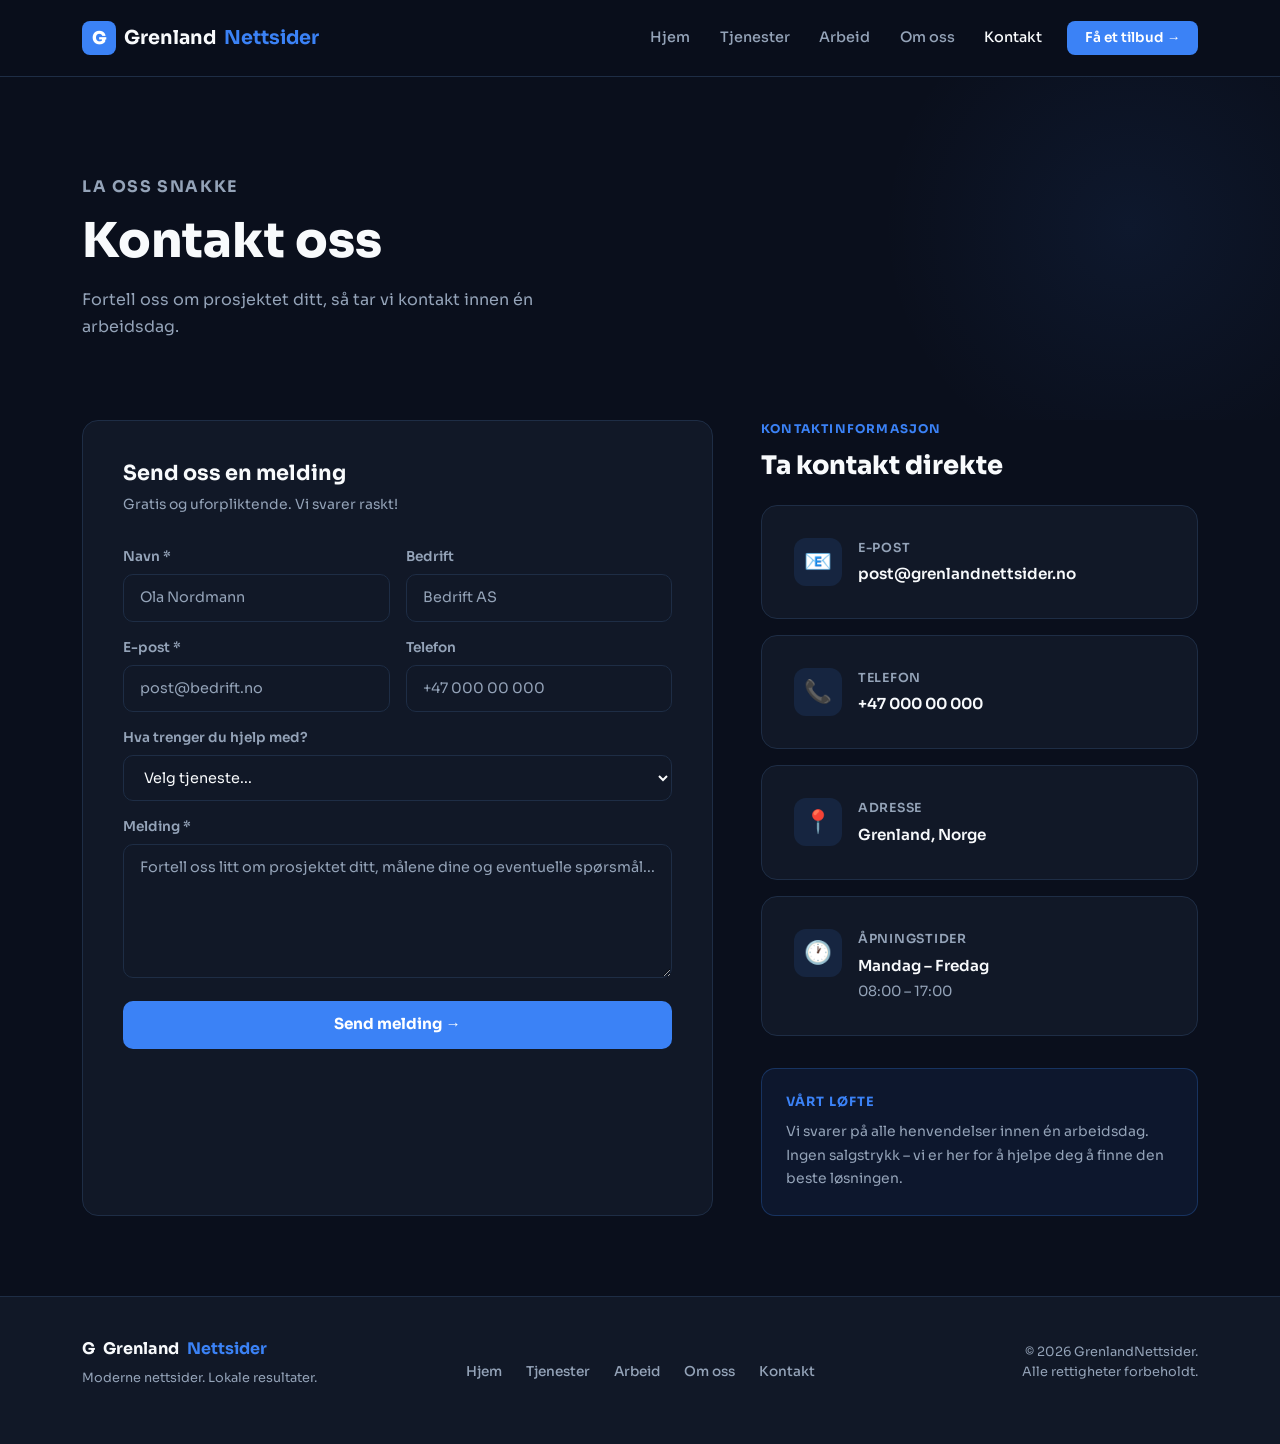
==== kontakt.html @ faeaf44c "Adding test website" ====
<!DOCTYPE html>
<html lang="no">
<head>
  <meta charset="UTF-8">
  <meta name="viewport" content="width=device-width, initial-scale=1.0">
  <title>Kontakt – GrenlandNettsider</title>
  <link href="https://cdn.jsdelivr.net/npm/bootstrap@5.3.3/dist/css/bootstrap.min.css" rel="stylesheet">
  <link rel="stylesheet" href="style.css">
</head>
<body>

  <!-- Navbar -->
  <nav class="navbar navbar-expand-lg">
    <div class="container">
      <a class="navbar-brand" href="index.html">
        <div class="g-icon">G</div>
        Grenland<span class="brand-blue">Nettsider</span>
      </a>
      <button class="navbar-toggler border-0" type="button" data-bs-toggle="collapse" data-bs-target="#navbarNav">
        <span class="navbar-toggler-icon"></span>
      </button>
      <div class="collapse navbar-collapse" id="navbarNav">
        <ul class="navbar-nav ms-auto align-items-center gap-1">
          <li class="nav-item"><a class="nav-link" href="index.html">Hjem</a></li>
          <li class="nav-item"><a class="nav-link" href="tjenester.html">Tjenester</a></li>
          <li class="nav-item"><a class="nav-link" href="arbeid.html">Arbeid</a></li>
          <li class="nav-item"><a class="nav-link" href="om-oss.html">Om oss</a></li>
          <li class="nav-item"><a class="nav-link active" href="kontakt.html">Kontakt</a></li>
          <li class="nav-item ms-2">
            <a class="nav-link btn-tilbud" href="kontakt.html">Få et tilbud &rarr;</a>
          </li>
        </ul>
      </div>
    </div>
  </nav>

  <!-- Page Hero -->
  <section class="page-hero">
    <div class="container">
      <p class="section-label">La oss snakke</p>
      <h1>Kontakt oss</h1>
      <p>Fortell oss om prosjektet ditt, så tar vi kontakt innen én arbeidsdag.</p>
    </div>
  </section>

  <!-- Kontakt innhold -->
  <section style="padding-top: 0;">
    <div class="container">
      <div class="row g-5">

        <!-- Skjema -->
        <div class="col-lg-7">
          <div class="card-dark" style="padding: 2.5rem;">
            <h2 style="font-size:1.3rem;font-weight:700;margin-bottom:0.4rem;">Send oss en melding</h2>
            <p style="color:var(--muted);font-size:0.87rem;margin-bottom:2rem;">Gratis og uforpliktende. Vi svarer raskt!</p>

            <form>
              <div class="row g-3">
                <div class="col-sm-6">
                  <label class="form-label-dark">Navn *</label>
                  <input type="text" class="form-control-dark" placeholder="Ola Nordmann" required>
                </div>
                <div class="col-sm-6">
                  <label class="form-label-dark">Bedrift</label>
                  <input type="text" class="form-control-dark" placeholder="Bedrift AS">
                </div>
                <div class="col-sm-6">
                  <label class="form-label-dark">E-post *</label>
                  <input type="email" class="form-control-dark" placeholder="post@bedrift.no" required>
                </div>
                <div class="col-sm-6">
                  <label class="form-label-dark">Telefon</label>
                  <input type="tel" class="form-control-dark" placeholder="+47 000 00 000">
                </div>
                <div class="col-12">
                  <label class="form-label-dark">Hva trenger du hjelp med?</label>
                  <select class="form-control-dark">
                    <option value="" style="background:var(--bg-card);">Velg tjeneste...</option>
                    <option style="background:var(--bg-card);">Ny nettside</option>
                    <option style="background:var(--bg-card);">Redesign av eksisterende nettside</option>
                    <option style="background:var(--bg-card);">Vedlikehold & support</option>
                    <option style="background:var(--bg-card);">Søkemotoroptimalisering (SEO)</option>
                    <option style="background:var(--bg-card);">Annet</option>
                  </select>
                </div>
                <div class="col-12">
                  <label class="form-label-dark">Melding *</label>
                  <textarea class="form-control-dark" rows="5" placeholder="Fortell oss litt om prosjektet ditt, målene dine og eventuelle spørsmål..." required style="resize:vertical;"></textarea>
                </div>
                <div class="col-12">
                  <button type="submit" class="btn-primary-custom" style="width:100%;justify-content:center;cursor:pointer;border:none;">
                    Send melding &rarr;
                  </button>
                </div>
              </div>
            </form>
          </div>
        </div>

        <!-- Kontaktinfo -->
        <div class="col-lg-5">
          <div style="margin-bottom: 2rem;">
            <p class="section-label">Kontaktinformasjon</p>
            <h2 class="section-title" style="font-size:1.6rem;margin-bottom:1.5rem;">Ta kontakt direkte</h2>

            <div class="card-dark" style="margin-bottom:1rem;">
              <div style="display:flex;align-items:flex-start;gap:1rem;">
                <div class="card-icon" style="margin-bottom:0;flex-shrink:0;">📧</div>
                <div>
                  <p style="font-size:0.78rem;color:var(--muted);font-weight:600;text-transform:uppercase;letter-spacing:0.06em;margin-bottom:0.2rem;">E-post</p>
                  <a href="mailto:post@grenlandnettsider.no" style="color:var(--text);font-weight:600;text-decoration:none;font-size:0.95rem;">post@grenlandnettsider.no</a>
                </div>
              </div>
            </div>

            <div class="card-dark" style="margin-bottom:1rem;">
              <div style="display:flex;align-items:flex-start;gap:1rem;">
                <div class="card-icon" style="margin-bottom:0;flex-shrink:0;">📞</div>
                <div>
                  <p style="font-size:0.78rem;color:var(--muted);font-weight:600;text-transform:uppercase;letter-spacing:0.06em;margin-bottom:0.2rem;">Telefon</p>
                  <a href="tel:+4700000000" style="color:var(--text);font-weight:600;text-decoration:none;font-size:0.95rem;">+47 000 00 000</a>
                </div>
              </div>
            </div>

            <div class="card-dark" style="margin-bottom:1rem;">
              <div style="display:flex;align-items:flex-start;gap:1rem;">
                <div class="card-icon" style="margin-bottom:0;flex-shrink:0;">📍</div>
                <div>
                  <p style="font-size:0.78rem;color:var(--muted);font-weight:600;text-transform:uppercase;letter-spacing:0.06em;margin-bottom:0.2rem;">Adresse</p>
                  <p style="color:var(--text);font-weight:600;font-size:0.95rem;margin:0;">Grenland, Norge</p>
                </div>
              </div>
            </div>

            <div class="card-dark">
              <div style="display:flex;align-items:flex-start;gap:1rem;">
                <div class="card-icon" style="margin-bottom:0;flex-shrink:0;">🕐</div>
                <div>
                  <p style="font-size:0.78rem;color:var(--muted);font-weight:600;text-transform:uppercase;letter-spacing:0.06em;margin-bottom:0.2rem;">Åpningstider</p>
                  <p style="color:var(--text);font-weight:600;font-size:0.95rem;margin:0;">Mandag – Fredag<br>
                  <span style="color:var(--muted);font-weight:400;font-size:0.88rem;">08:00 – 17:00</span></p>
                </div>
              </div>
            </div>
          </div>

          <!-- Løfte -->
          <div style="background:rgba(59,130,246,0.08);border:1px solid rgba(59,130,246,0.25);border-radius:14px;padding:1.5rem;">
            <p style="font-size:0.8rem;font-weight:700;color:var(--blue);text-transform:uppercase;letter-spacing:0.08em;margin-bottom:0.5rem;">Vårt løfte</p>
            <p style="color:var(--muted);font-size:0.87rem;line-height:1.7;margin:0;">
              Vi svarer på alle henvendelser innen én arbeidsdag. Ingen salgstrykk – vi er her for å hjelpe deg å finne den beste løsningen.
            </p>
          </div>
        </div>

      </div>
    </div>
  </section>

  <!-- Footer -->
  <footer>
    <div class="container">
      <div class="row align-items-center">
        <div class="col-md-4 mb-3 mb-md-0">
          <a class="footer-brand" href="index.html">
            <div class="g-icon">G</div>
            Grenland<span style="color:var(--blue);">Nettsider</span>
          </a>
          <p class="footer-copy">Moderne nettsider. Lokale resultater.</p>
        </div>
        <div class="col-md-4 mb-3 mb-md-0 text-md-center">
          <ul class="footer-links justify-content-md-center">
            <li><a href="index.html">Hjem</a></li>
            <li><a href="tjenester.html">Tjenester</a></li>
            <li><a href="arbeid.html">Arbeid</a></li>
            <li><a href="om-oss.html">Om oss</a></li>
            <li><a href="kontakt.html">Kontakt</a></li>
          </ul>
        </div>
        <div class="col-md-4 text-md-end">
          <p class="footer-copy">&copy; 2026 GrenlandNettsider.<br>Alle rettigheter forbeholdt.</p>
        </div>
      </div>
    </div>
  </footer>

  <script src="https://cdn.jsdelivr.net/npm/bootstrap@5.3.3/dist/js/bootstrap.bundle.min.js"></script>
</body>
</html>
---- style.css ----
@import url('https://fonts.googleapis.com/css2?family=Sora:wght@300;400;500;600;700;800&display=swap');

:root {
  --bg-dark: #0a0f1c;
  --bg-card: #111827;
  --bg-card2: #1a2235;
  --blue: #3b82f6;
  --blue-hover: #2563eb;
  --text: #f8fafc;
  --muted: #94a3b8;
  --border: #1e2d45;
}

* {
  margin: 0;
  padding: 0;
  box-sizing: border-box;
}

body {
  font-family: 'Sora', sans-serif;
  background-color: var(--bg-dark);
  color: var(--text);
  min-height: 100vh;
}

/* ── NAVBAR ── */
.navbar {
  background: rgba(10, 15, 28, 0.92) !important;
  backdrop-filter: blur(12px);
  border-bottom: 1px solid var(--border);
  padding: 1rem 0;
  position: sticky;
  top: 0;
  z-index: 1000;
}

.navbar-brand {
  font-weight: 700;
  font-size: 1.2rem;
  color: var(--text) !important;
  display: flex;
  align-items: center;
  gap: 0.5rem;
}

.navbar-brand .g-icon {
  width: 34px;
  height: 34px;
  background: var(--blue);
  border-radius: 8px;
  display: flex;
  align-items: center;
  justify-content: center;
  font-weight: 800;
  font-size: 1.1rem;
  color: white;
  flex-shrink: 0;
}

.navbar-brand span.brand-blue {
  color: var(--blue);
}

.nav-link {
  color: var(--muted) !important;
  font-weight: 500;
  font-size: 0.9rem;
  transition: color 0.2s;
  padding: 0.4rem 0.8rem !important;
}

.nav-link:hover,
.nav-link.active {
  color: var(--text) !important;
}

.btn-tilbud {
  background: var(--blue);
  color: white !important;
  border-radius: 8px;
  padding: 0.45rem 1.1rem !important;
  font-weight: 600;
  font-size: 0.85rem;
  transition: background 0.2s;
}

.btn-tilbud:hover {
  background: var(--blue-hover) !important;
  color: white !important;
}

/* ── HERO ── */
.hero {
  position: relative;
  min-height: 90vh;
  display: flex;
  align-items: center;
  overflow: hidden;
}

.hero-backdrop {
  position: absolute;
  inset: 0;
  background-image: url('https://cdn.discordapp.com/attachments/1414317445426057236/1490359732261621760/966d6a86-c8e8-4d90-9da0-f80edcbf8daf.png?ex=69d3c529&is=69d273a9&hm=00768cd3d87e97b7042a701c14c0bbfbb217b4e4b8885924122f0c1ae28f9f50&');
  background-size: cover;
  background-position: center right;
  background-repeat: no-repeat;
  opacity: 0.08;
  z-index: 0;
}

.hero-overlay {
  position: absolute;
  inset: 0;
  background: linear-gradient(135deg, var(--bg-dark) 50%, rgba(59,130,246,0.08) 100%);
  z-index: 1;
}

.hero-content {
  position: relative;
  z-index: 2;
}

.hero-badge {
  display: inline-flex;
  align-items: center;
  gap: 0.4rem;
  background: rgba(59,130,246,0.12);
  border: 1px solid rgba(59,130,246,0.3);
  border-radius: 999px;
  padding: 0.35rem 0.9rem;
  font-size: 0.78rem;
  font-weight: 600;
  color: var(--blue);
  letter-spacing: 0.05em;
  text-transform: uppercase;
  margin-bottom: 1.5rem;
}

.hero h1 {
  font-size: clamp(2.2rem, 5vw, 3.8rem);
  font-weight: 800;
  line-height: 1.15;
  margin-bottom: 1.2rem;
}

.hero h1 .blue {
  color: var(--blue);
}

.hero p.lead {
  font-size: 1.05rem;
  color: var(--muted);
  max-width: 520px;
  line-height: 1.7;
  margin-bottom: 2rem;
}

.btn-primary-custom {
  background: var(--blue);
  color: white;
  border: none;
  border-radius: 10px;
  padding: 0.8rem 1.8rem;
  font-weight: 700;
  font-size: 0.95rem;
  text-decoration: none;
  display: inline-flex;
  align-items: center;
  gap: 0.5rem;
  transition: background 0.2s, transform 0.15s;
}

.btn-primary-custom:hover {
  background: var(--blue-hover);
  color: white;
  transform: translateY(-2px);
}

.btn-ghost {
  background: transparent;
  color: var(--text);
  border: 1.5px solid var(--border);
  border-radius: 10px;
  padding: 0.8rem 1.8rem;
  font-weight: 600;
  font-size: 0.95rem;
  text-decoration: none;
  display: inline-flex;
  align-items: center;
  gap: 0.5rem;
  transition: border-color 0.2s, transform 0.15s;
}

.btn-ghost:hover {
  border-color: var(--blue);
  color: var(--blue);
  transform: translateY(-2px);
}

.hero-trust {
  display: flex;
  align-items: center;
  gap: 1.5rem;
  margin-top: 2.5rem;
  flex-wrap: wrap;
}

.trust-item {
  display: flex;
  align-items: center;
  gap: 0.4rem;
  font-size: 0.82rem;
  color: var(--muted);
  font-weight: 500;
}

.trust-item .dot {
  width: 6px;
  height: 6px;
  background: var(--blue);
  border-radius: 50%;
  flex-shrink: 0;
}

/* ── SECTIONS ── */
section {
  padding: 5rem 0;
}

.section-label {
  font-size: 0.75rem;
  font-weight: 700;
  letter-spacing: 0.1em;
  text-transform: uppercase;
  color: var(--blue);
  margin-bottom: 0.75rem;
}

.section-title {
  font-size: clamp(1.8rem, 3vw, 2.5rem);
  font-weight: 800;
  margin-bottom: 1rem;
  line-height: 1.2;
}

.section-sub {
  color: var(--muted);
  font-size: 1rem;
  max-width: 550px;
  line-height: 1.7;
}

/* ── CARDS ── */
.card-dark {
  background: var(--bg-card);
  border: 1px solid var(--border);
  border-radius: 16px;
  padding: 2rem;
  transition: border-color 0.25s, transform 0.2s;
  height: 100%;
}

.card-dark:hover {
  border-color: rgba(59,130,246,0.4);
  transform: translateY(-4px);
}

.card-icon {
  width: 48px;
  height: 48px;
  background: rgba(59,130,246,0.12);
  border-radius: 12px;
  display: flex;
  align-items: center;
  justify-content: center;
  font-size: 1.4rem;
  margin-bottom: 1.2rem;
  flex-shrink: 0;
}

.card-dark h3 {
  font-size: 1.1rem;
  font-weight: 700;
  margin-bottom: 0.6rem;
}

.card-dark p {
  color: var(--muted);
  font-size: 0.9rem;
  line-height: 1.65;
}

/* ── CLIENTS STRIP ── */
.clients-strip {
  background: var(--bg-card);
  border-top: 1px solid var(--border);
  border-bottom: 1px solid var(--border);
  padding: 2.5rem 0;
}

.clients-strip .label {
  font-size: 0.75rem;
  font-weight: 600;
  letter-spacing: 0.08em;
  text-transform: uppercase;
  color: var(--muted);
  margin-bottom: 1.5rem;
  text-align: center;
}

.client-logos {
  display: flex;
  justify-content: center;
  align-items: center;
  gap: 2.5rem;
  flex-wrap: wrap;
}

.client-pill {
  display: flex;
  align-items: center;
  gap: 0.5rem;
  background: var(--bg-card2);
  border: 1px solid var(--border);
  border-radius: 999px;
  padding: 0.5rem 1.2rem;
  font-size: 0.82rem;
  font-weight: 600;
  color: var(--muted);
  transition: color 0.2s, border-color 0.2s;
}

.client-pill:hover {
  color: var(--text);
  border-color: var(--blue);
}

/* ── CTA BANNER ── */
.cta-banner {
  background: linear-gradient(135deg, #1a2a4a 0%, #0f1d35 100%);
  border: 1px solid rgba(59,130,246,0.25);
  border-radius: 20px;
  padding: 3.5rem 2.5rem;
  text-align: center;
  position: relative;
  overflow: hidden;
}

.cta-banner::before {
  content: '';
  position: absolute;
  top: -50%;
  left: 50%;
  transform: translateX(-50%);
  width: 400px;
  height: 400px;
  background: radial-gradient(circle, rgba(59,130,246,0.12) 0%, transparent 70%);
  pointer-events: none;
}

.cta-banner h2 {
  font-size: clamp(1.5rem, 3vw, 2.2rem);
  font-weight: 800;
  margin-bottom: 0.75rem;
  position: relative;
}

.cta-banner p {
  color: var(--muted);
  font-size: 0.95rem;
  margin-bottom: 1.8rem;
  position: relative;
}

/* ── FOOTER ── */
footer {
  background: var(--bg-card);
  border-top: 1px solid var(--border);
  padding: 2.5rem 0;
}

.footer-brand {
  display: flex;
  align-items: center;
  gap: 0.5rem;
  font-weight: 700;
  font-size: 1rem;
  color: var(--text);
  text-decoration: none;
  margin-bottom: 0.5rem;
}

.footer-links {
  list-style: none;
  display: flex;
  gap: 1.5rem;
  flex-wrap: wrap;
  margin: 0;
  padding: 0;
}

.footer-links a {
  color: var(--muted);
  text-decoration: none;
  font-size: 0.85rem;
  font-weight: 500;
  transition: color 0.2s;
}

.footer-links a:hover {
  color: var(--blue);
}

.footer-copy {
  color: var(--muted);
  font-size: 0.8rem;
}

/* ── PAGE HERO (inner pages) ── */
.page-hero {
  padding: 6rem 0 4rem;
  position: relative;
  overflow: hidden;
}

.page-hero::before {
  content: '';
  position: absolute;
  top: -100px;
  right: -100px;
  width: 500px;
  height: 500px;
  background: radial-gradient(circle, rgba(59,130,246,0.08) 0%, transparent 70%);
  pointer-events: none;
}

.page-hero h1 {
  font-size: clamp(2rem, 4vw, 3rem);
  font-weight: 800;
  line-height: 1.2;
  margin-bottom: 1rem;
}

.page-hero p {
  color: var(--muted);
  font-size: 1rem;
  max-width: 520px;
  line-height: 1.7;
}

/* ── FORM ── */
.form-control-dark {
  background: var(--bg-card);
  border: 1px solid var(--border);
  border-radius: 10px;
  color: var(--text);
  padding: 0.75rem 1rem;
  font-family: 'Sora', sans-serif;
  font-size: 0.9rem;
  width: 100%;
  transition: border-color 0.2s;
}

.form-control-dark:focus {
  outline: none;
  border-color: var(--blue);
  background: var(--bg-card);
  color: var(--text);
}

.form-control-dark::placeholder {
  color: var(--muted);
}

.form-label-dark {
  font-size: 0.85rem;
  font-weight: 600;
  color: var(--muted);
  margin-bottom: 0.4rem;
  display: block;
}

/* ── PORTFOLIO GRID ── */
.portfolio-card {
  background: var(--bg-card);
  border: 1px solid var(--border);
  border-radius: 16px;
  overflow: hidden;
  transition: border-color 0.25s, transform 0.2s;
}

.portfolio-card:hover {
  border-color: rgba(59,130,246,0.4);
  transform: translateY(-4px);
}

.portfolio-thumb {
  height: 200px;
  background: linear-gradient(135deg, #1a2a4a, #0f1d35);
  display: flex;
  align-items: center;
  justify-content: center;
  font-size: 3rem;
  position: relative;
  overflow: hidden;
}

.portfolio-thumb::after {
  content: '';
  position: absolute;
  inset: 0;
  background: linear-gradient(180deg, transparent 60%, rgba(10,15,28,0.8) 100%);
}

.portfolio-info {
  padding: 1.5rem;
}

.portfolio-tag {
  display: inline-block;
  background: rgba(59,130,246,0.12);
  color: var(--blue);
  border-radius: 999px;
  padding: 0.2rem 0.7rem;
  font-size: 0.72rem;
  font-weight: 700;
  letter-spacing: 0.05em;
  text-transform: uppercase;
  margin-bottom: 0.6rem;
}

.portfolio-info h3 {
  font-size: 1rem;
  font-weight: 700;
  margin-bottom: 0.4rem;
}

.portfolio-info p {
  color: var(--muted);
  font-size: 0.85rem;
  line-height: 1.6;
}

/* ── PRICING ── */
.pricing-card {
  background: var(--bg-card);
  border: 1px solid var(--border);
  border-radius: 16px;
  padding: 2rem;
  height: 100%;
  transition: transform 0.2s;
}

.pricing-card.featured {
  border-color: var(--blue);
  background: linear-gradient(180deg, #1a2a4a 0%, var(--bg-card) 100%);
}

.pricing-card:hover {
  transform: translateY(-4px);
}

.pricing-price {
  font-size: 2.5rem;
  font-weight: 800;
  color: var(--text);
  line-height: 1;
}

.pricing-price span {
  font-size: 1rem;
  font-weight: 500;
  color: var(--muted);
}

.pricing-features {
  list-style: none;
  padding: 0;
  margin: 1.5rem 0;
}

.pricing-features li {
  display: flex;
  align-items: center;
  gap: 0.6rem;
  color: var(--muted);
  font-size: 0.87rem;
  padding: 0.4rem 0;
  border-bottom: 1px solid var(--border);
}

.pricing-features li:last-child {
  border-bottom: none;
}

.pricing-features li .check {
  color: var(--blue);
  flex-shrink: 0;
}

/* ── ABOUT ── */
.stat-box {
  background: var(--bg-card);
  border: 1px solid var(--border);
  border-radius: 12px;
  padding: 1.5rem;
  text-align: center;
}

.stat-number {
  font-size: 2.2rem;
  font-weight: 800;
  color: var(--blue);
  line-height: 1;
}

.stat-label {
  font-size: 0.8rem;
  color: var(--muted);
  font-weight: 500;
  margin-top: 0.3rem;
}

/* ── RESPONSIVE ── */
@media (max-width: 768px) {
  .hero {
    min-height: auto;
    padding: 4rem 0 3rem;
  }

  .hero-trust {
    gap: 1rem;
  }

  .client-logos {
    gap: 1rem;
  }

  .cta-banner {
    padding: 2.5rem 1.5rem;
  }
}
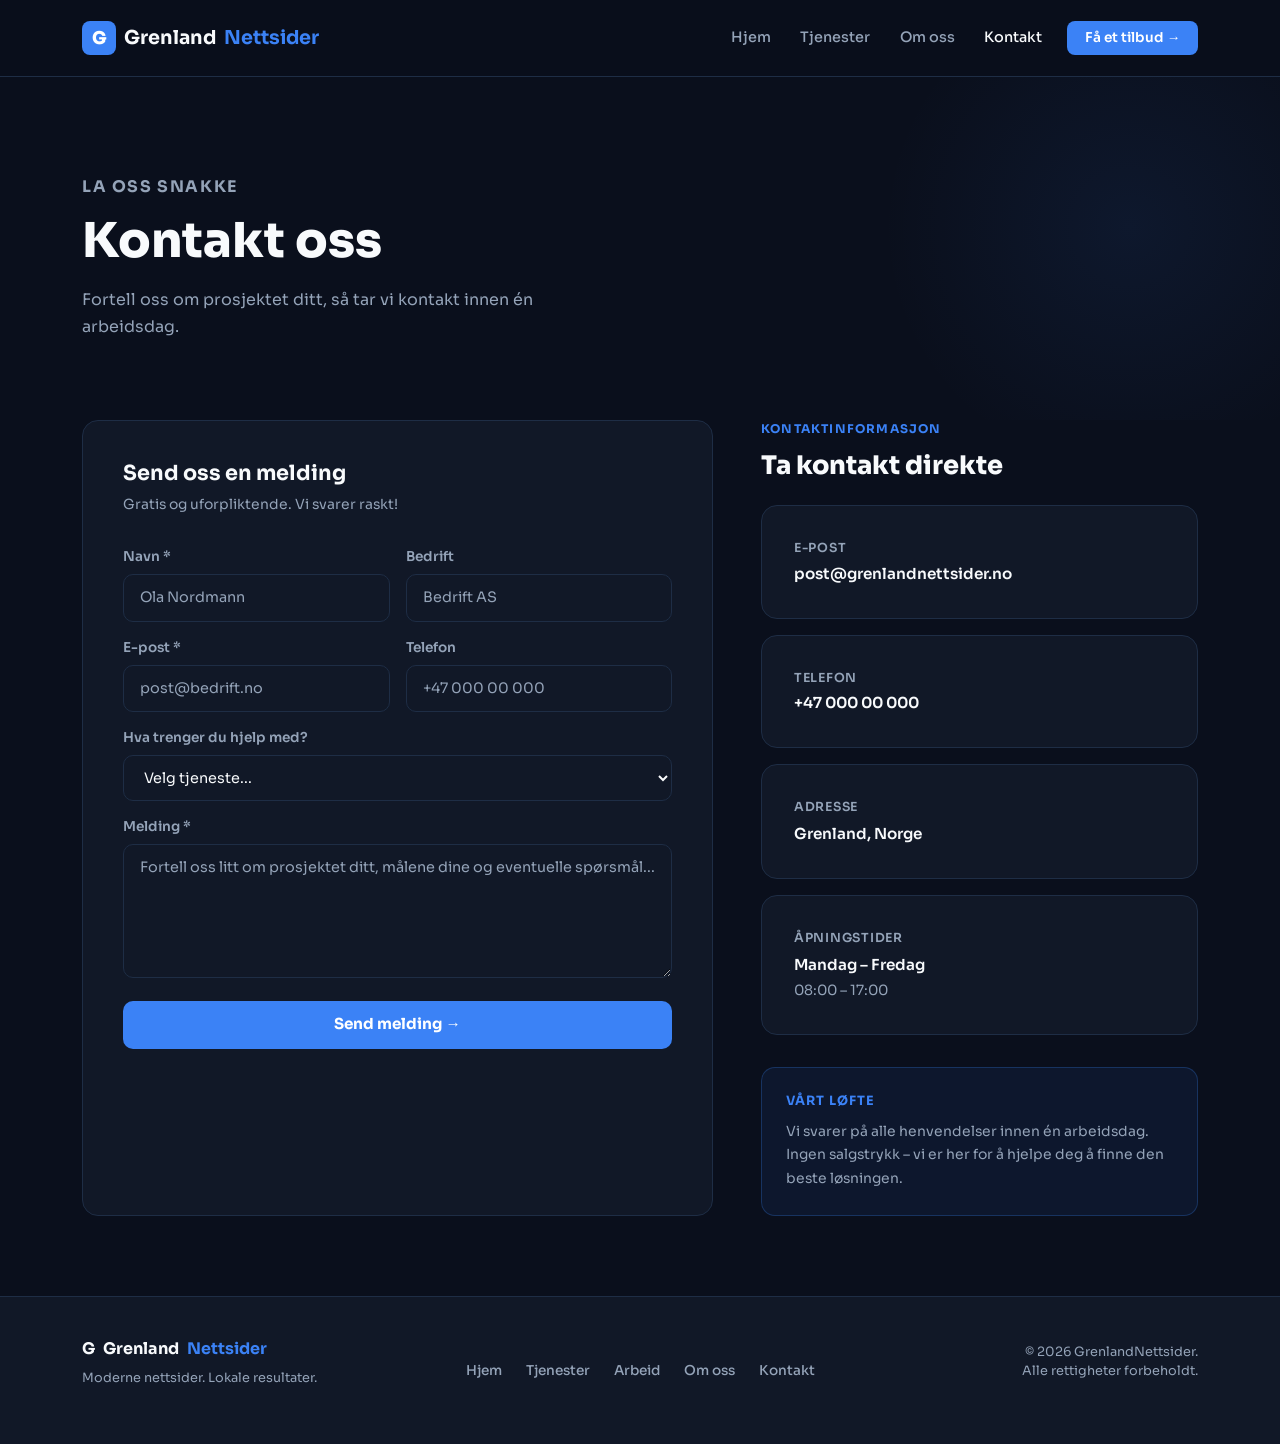
==== commit 0ae6ea1c: "made the website look nicer without all the ai slop" ====
--- a/kontakt.html
+++ b/kontakt.html
@@ -23,7 +23,6 @@
         <ul class="navbar-nav ms-auto align-items-center gap-1">
           <li class="nav-item"><a class="nav-link" href="index.html">Hjem</a></li>
           <li class="nav-item"><a class="nav-link" href="tjenester.html">Tjenester</a></li>
-          <li class="nav-item"><a class="nav-link" href="arbeid.html">Arbeid</a></li>
           <li class="nav-item"><a class="nav-link" href="om-oss.html">Om oss</a></li>
           <li class="nav-item"><a class="nav-link active" href="kontakt.html">Kontakt</a></li>
           <li class="nav-item ms-2">
@@ -105,8 +104,7 @@
 
             <div class="card-dark" style="margin-bottom:1rem;">
               <div style="display:flex;align-items:flex-start;gap:1rem;">
-                <div class="card-icon" style="margin-bottom:0;flex-shrink:0;">📧</div>
-                <div>
+<div>
                   <p style="font-size:0.78rem;color:var(--muted);font-weight:600;text-transform:uppercase;letter-spacing:0.06em;margin-bottom:0.2rem;">E-post</p>
                   <a href="mailto:post@grenlandnettsider.no" style="color:var(--text);font-weight:600;text-decoration:none;font-size:0.95rem;">post@grenlandnettsider.no</a>
                 </div>
@@ -115,8 +113,7 @@
 
             <div class="card-dark" style="margin-bottom:1rem;">
               <div style="display:flex;align-items:flex-start;gap:1rem;">
-                <div class="card-icon" style="margin-bottom:0;flex-shrink:0;">📞</div>
-                <div>
+<div>
                   <p style="font-size:0.78rem;color:var(--muted);font-weight:600;text-transform:uppercase;letter-spacing:0.06em;margin-bottom:0.2rem;">Telefon</p>
                   <a href="tel:+4700000000" style="color:var(--text);font-weight:600;text-decoration:none;font-size:0.95rem;">+47 000 00 000</a>
                 </div>
@@ -125,8 +122,7 @@
 
             <div class="card-dark" style="margin-bottom:1rem;">
               <div style="display:flex;align-items:flex-start;gap:1rem;">
-                <div class="card-icon" style="margin-bottom:0;flex-shrink:0;">📍</div>
-                <div>
+<div>
                   <p style="font-size:0.78rem;color:var(--muted);font-weight:600;text-transform:uppercase;letter-spacing:0.06em;margin-bottom:0.2rem;">Adresse</p>
                   <p style="color:var(--text);font-weight:600;font-size:0.95rem;margin:0;">Grenland, Norge</p>
                 </div>
@@ -135,8 +131,7 @@
 
             <div class="card-dark">
               <div style="display:flex;align-items:flex-start;gap:1rem;">
-                <div class="card-icon" style="margin-bottom:0;flex-shrink:0;">🕐</div>
-                <div>
+<div>
                   <p style="font-size:0.78rem;color:var(--muted);font-weight:600;text-transform:uppercase;letter-spacing:0.06em;margin-bottom:0.2rem;">Åpningstider</p>
                   <p style="color:var(--text);font-weight:600;font-size:0.95rem;margin:0;">Mandag – Fredag<br>
                   <span style="color:var(--muted);font-weight:400;font-size:0.88rem;">08:00 – 17:00</span></p>
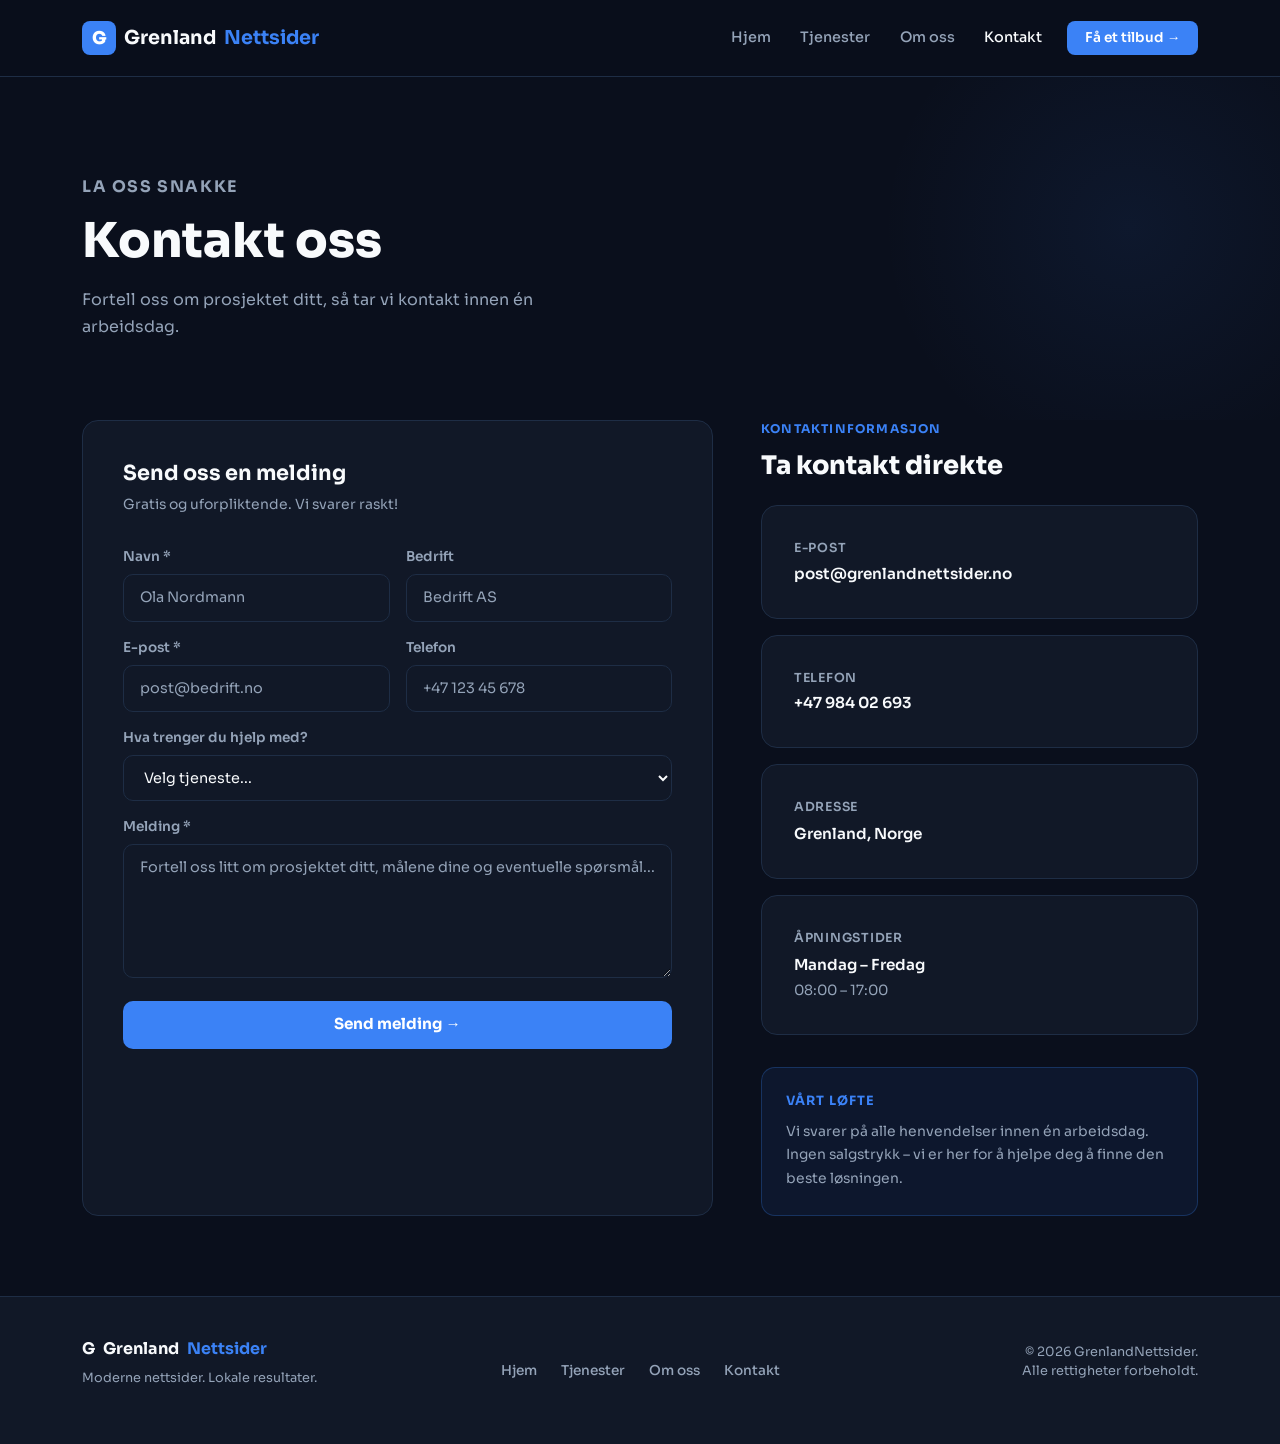
==== commit ddf33b42: "Added correct email and number" ====
--- a/kontakt.html
+++ b/kontakt.html
@@ -69,7 +69,7 @@
                 </div>
                 <div class="col-sm-6">
                   <label class="form-label-dark">Telefon</label>
-                  <input type="tel" class="form-control-dark" placeholder="+47 000 00 000">
+                  <input type="tel" class="form-control-dark" placeholder="+47 123 45 678">
                 </div>
                 <div class="col-12">
                   <label class="form-label-dark">Hva trenger du hjelp med?</label>
@@ -106,7 +106,7 @@
               <div style="display:flex;align-items:flex-start;gap:1rem;">
 <div>
                   <p style="font-size:0.78rem;color:var(--muted);font-weight:600;text-transform:uppercase;letter-spacing:0.06em;margin-bottom:0.2rem;">E-post</p>
-                  <a href="mailto:post@grenlandnettsider.no" style="color:var(--text);font-weight:600;text-decoration:none;font-size:0.95rem;">post@grenlandnettsider.no</a>
+                  <a href="mailto:grenlandnettsider@gmail.com" style="color:var(--text);font-weight:600;text-decoration:none;font-size:0.95rem;">post@grenlandnettsider.no</a>
                 </div>
               </div>
             </div>
@@ -115,7 +115,7 @@
               <div style="display:flex;align-items:flex-start;gap:1rem;">
 <div>
                   <p style="font-size:0.78rem;color:var(--muted);font-weight:600;text-transform:uppercase;letter-spacing:0.06em;margin-bottom:0.2rem;">Telefon</p>
-                  <a href="tel:+4700000000" style="color:var(--text);font-weight:600;text-decoration:none;font-size:0.95rem;">+47 000 00 000</a>
+                  <a href="tel:+4798402693" style="color:var(--text);font-weight:600;text-decoration:none;font-size:0.95rem;">+47 984 02 693</a>
                 </div>
               </div>
             </div>
@@ -168,7 +168,6 @@
           <ul class="footer-links justify-content-md-center">
             <li><a href="index.html">Hjem</a></li>
             <li><a href="tjenester.html">Tjenester</a></li>
-            <li><a href="arbeid.html">Arbeid</a></li>
             <li><a href="om-oss.html">Om oss</a></li>
             <li><a href="kontakt.html">Kontakt</a></li>
           </ul>
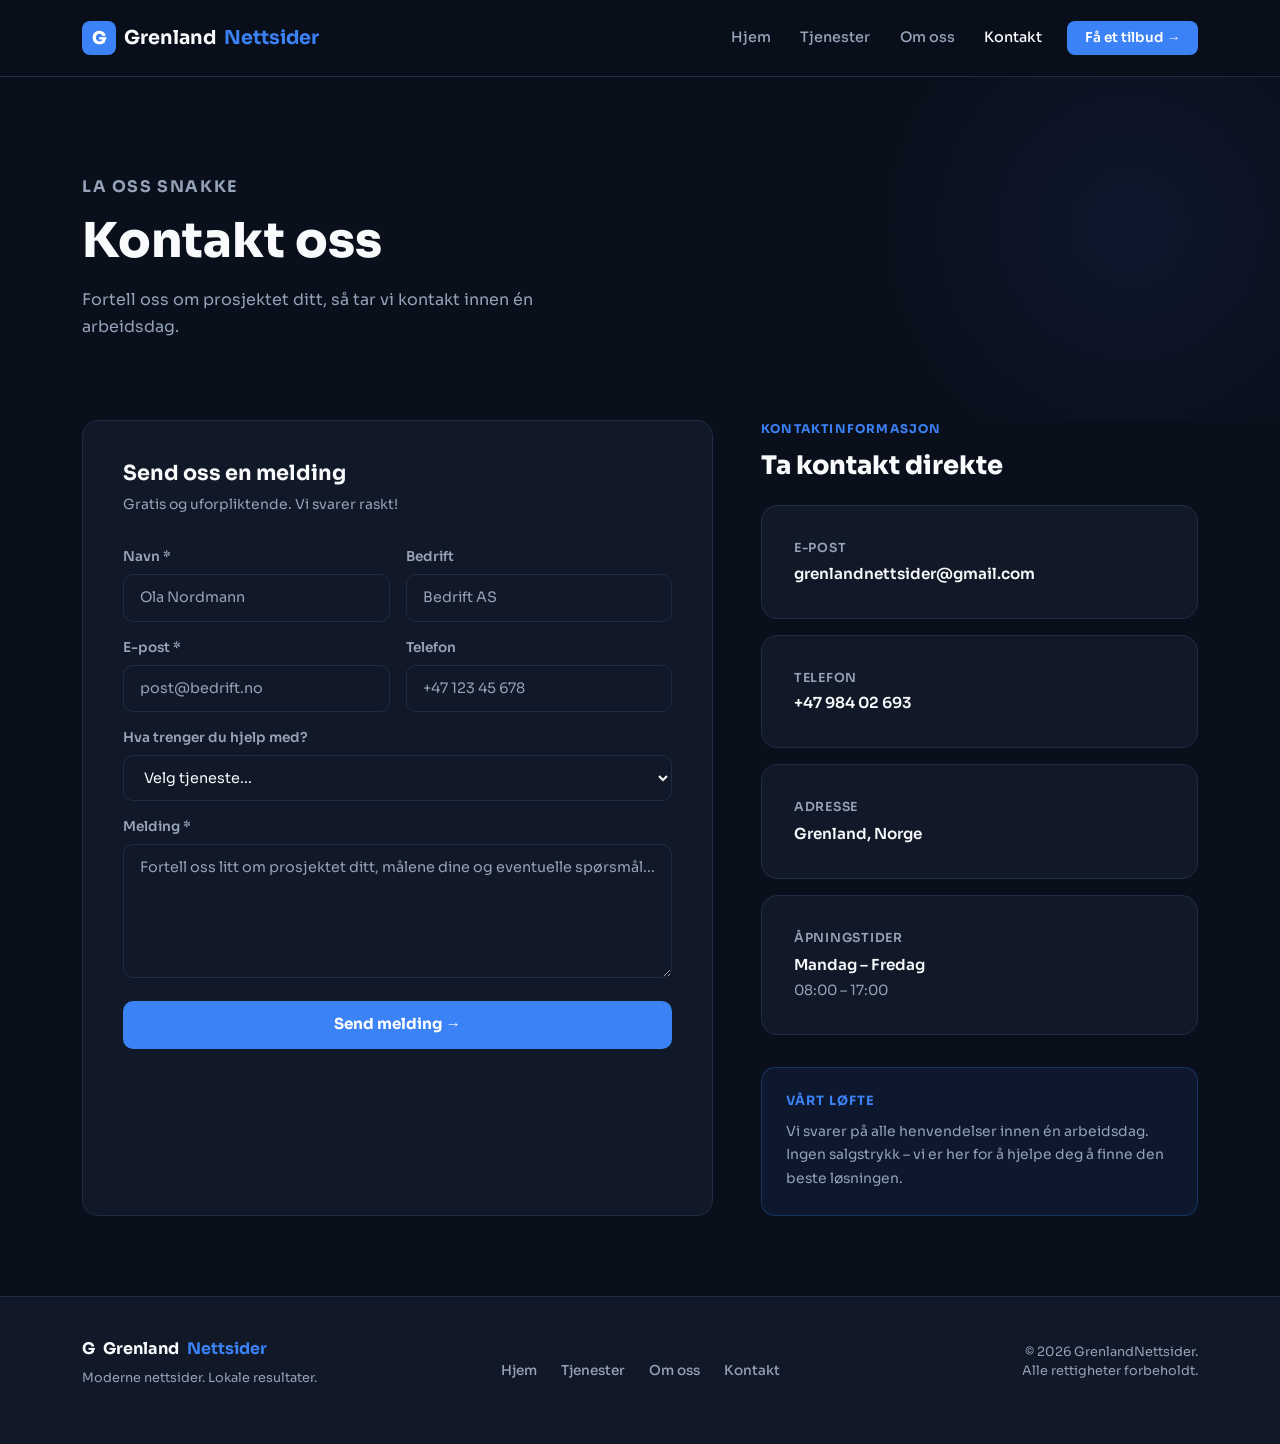
==== commit 2a1e528a: "Added correct email display text, forgot to change it in one place" ====
--- a/kontakt.html
+++ b/kontakt.html
@@ -106,7 +106,7 @@
               <div style="display:flex;align-items:flex-start;gap:1rem;">
 <div>
                   <p style="font-size:0.78rem;color:var(--muted);font-weight:600;text-transform:uppercase;letter-spacing:0.06em;margin-bottom:0.2rem;">E-post</p>
-                  <a href="mailto:grenlandnettsider@gmail.com" style="color:var(--text);font-weight:600;text-decoration:none;font-size:0.95rem;">post@grenlandnettsider.no</a>
+                  <a href="mailto:grenlandnettsider@gmail.com" style="color:var(--text);font-weight:600;text-decoration:none;font-size:0.95rem;">grenlandnettsider@gmail.com</a>
                 </div>
               </div>
             </div>
